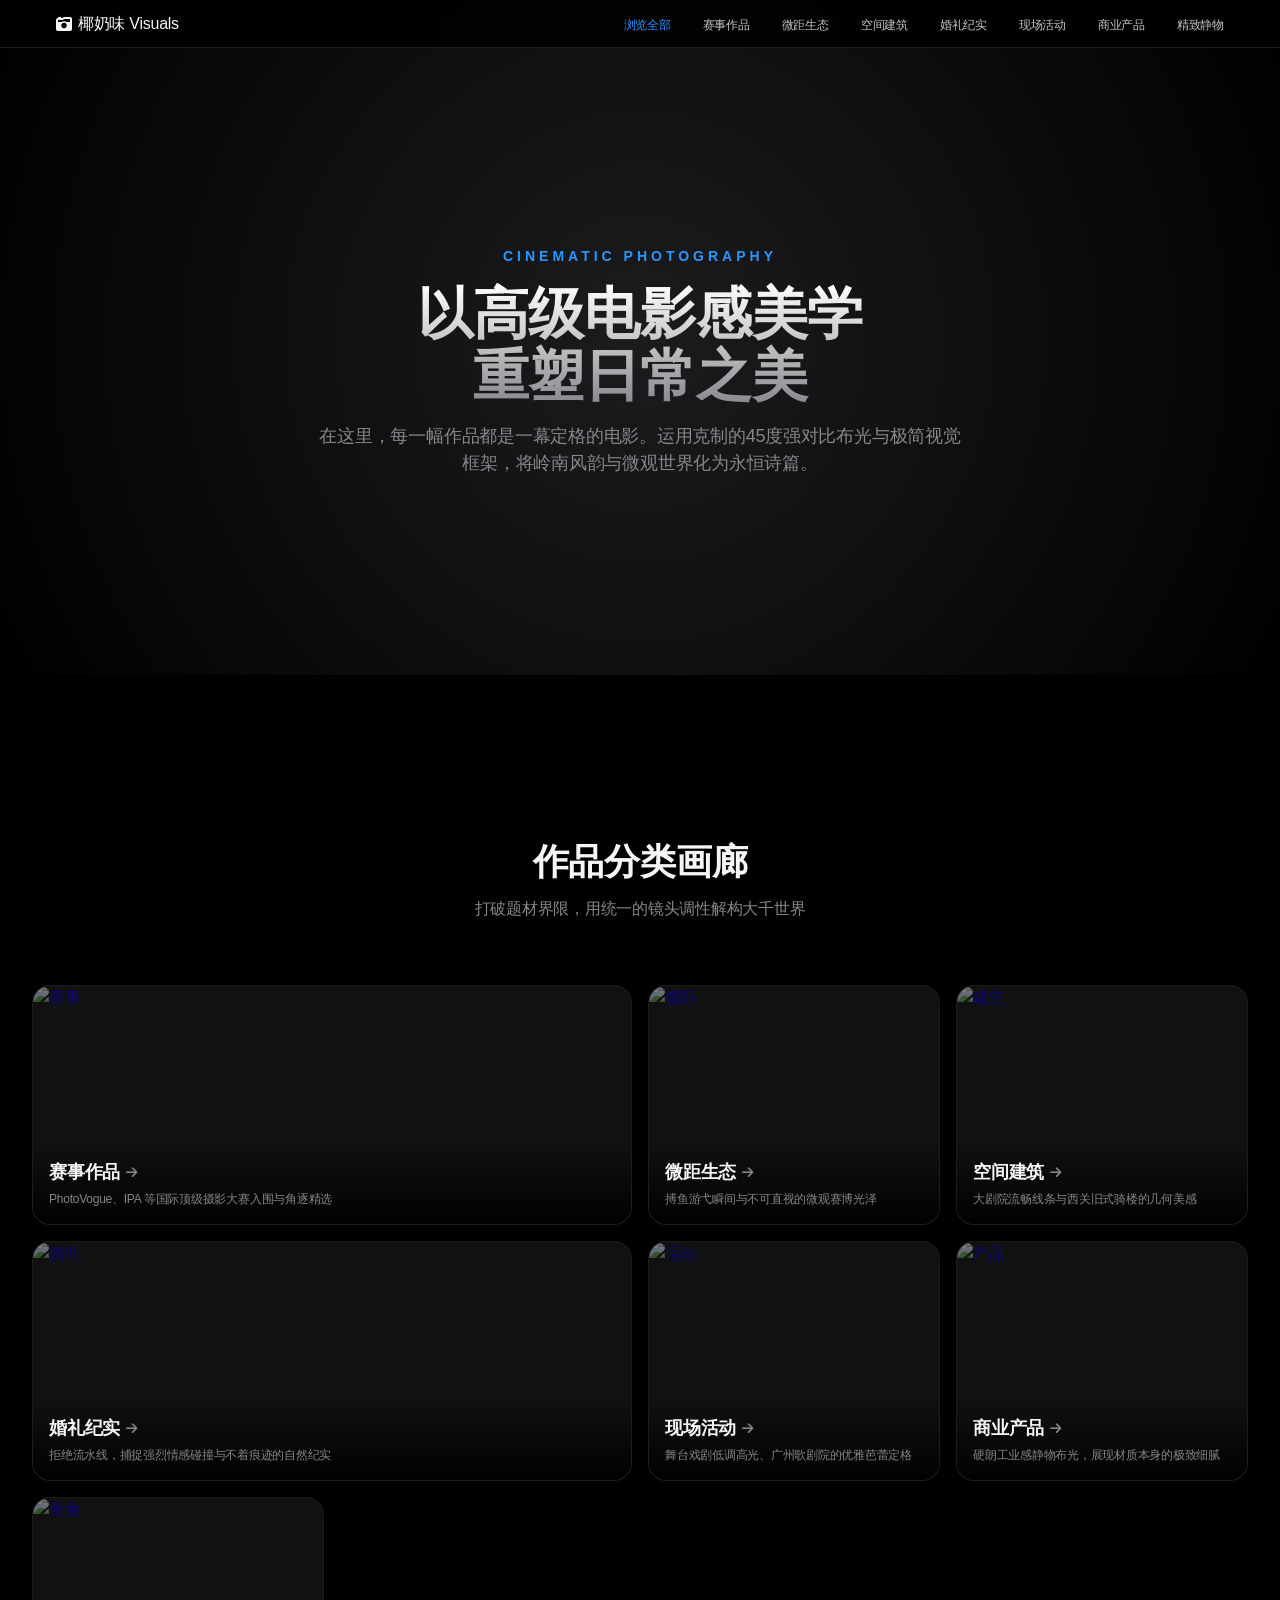
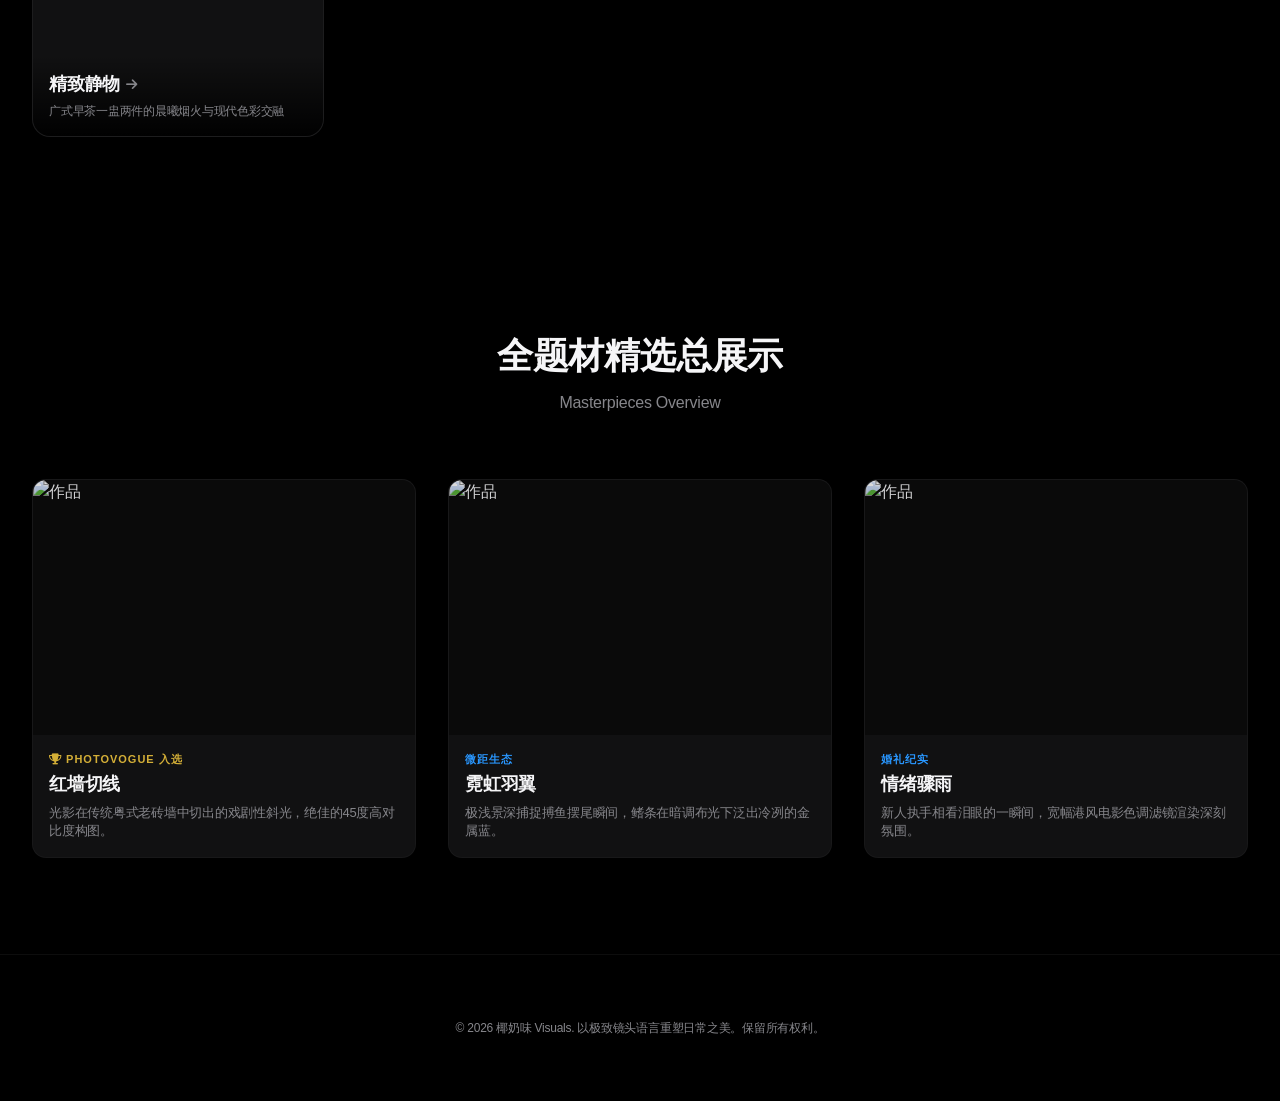
==== index.html @ fe7887da "Add files via upload" ====
<!DOCTYPE html>
<html lang="zh-CN">
<head>
    <meta charset="UTF-8">
    <meta name="viewport" content="width=device-width, initial-scale=1.0">
    <title>椰奶味 Visuals | 电影感艺术摄影作品集</title>
    <link rel="stylesheet" href="https://cdnjs.cloudflare.com/ajax/libs/font-awesome/6.4.0/css/all.min.css">
    <style>
        
:root {
    --apple-bg: #000000;
    --apple-card-bg: #111112;
    --apple-card-hover: #1c1c1e;
    --apple-text-main: #f5f5f7;
    --apple-text-sub: #86868b;
    --apple-blue: #2997ff;
    --apple-gold: #d4af37;
    --apple-nav-bg: rgba(0, 0, 0, 0.85);
    --spacing-xs: 0.5rem;
    --spacing-sm: 1rem;
    --spacing-md: 2rem;
    --spacing-lg: 4rem;
    --spacing-xl: 6rem;
}

* {
    margin: 0;
    padding: 0;
    box-sizing: border-box;
}

body {
    font-family: -apple-system, BlinkMacSystemFont, "SF Pro Display", "SF Pro Text", "Helvetica Neue", Arial, sans-serif;
    background-color: var(--apple-bg);
    color: var(--apple-text-main);
    line-height: 1.5;
    letter-spacing: -0.015em;
    overflow-x: hidden;
    -webkit-font-smoothing: antialiased;
}

.container {
    max-width: 1280px;
    margin: 0 auto;
    padding: 0 var(--spacing-md);
}

/* Navigation */
.apple-nav {
    position: fixed;
    top: 0;
    left: 0;
    right: 0;
    background: var(--apple-nav-bg);
    backdrop-filter: saturate(180%) blur(20px);
    -webkit-backdrop-filter: saturate(180%) blur(20px);
    z-index: 1000;
    height: 48px;
    border-bottom: 1px solid rgba(255, 255, 255, 0.1);
}

.nav-content {
    max-width: 1200px;
    margin: 0 auto;
    padding: 0 var(--spacing-sm);
    height: 100%;
    display: flex;
    align-items: center;
    justify-content: space-between;
}

.apple-logo {
    font-size: 16px;
    font-weight: 500;
    color: var(--apple-text-main);
    text-decoration: none;
    display: flex;
    align-items: center;
    gap: 6px;
}

.nav-links {
    display: flex;
    list-style: none;
    gap: var(--spacing-md);
}

.nav-links a {
    color: var(--apple-text-main);
    text-decoration: none;
    font-size: 12px;
    font-weight: 400;
    opacity: 0.8;
    transition: opacity 0.2s ease, color 0.2s ease;
}

.nav-links a:hover, .nav-links a.active {
    opacity: 1;
    color: var(--apple-blue);
}

/* Hero Section */
.apple-hero {
    min-height: 75vh;
    display: flex;
    align-items: center;
    justify-content: center;
    position: relative;
    background: radial-gradient(circle at center, #1c1c1e 0%, #000000 100%);
    padding-top: 48px;
    text-align: center;
}

.hero-content {
    z-index: 2;
}

.hero-subtitle {
    font-size: 14px;
    font-weight: 600;
    letter-spacing: 4px;
    text-transform: uppercase;
    color: var(--apple-blue);
    margin-bottom: var(--spacing-sm);
}

.hero-title {
    font-size: 56px;
    font-weight: 700;
    line-height: 1.1;
    margin-bottom: var(--spacing-sm);
    background: linear-gradient(180deg, #ffffff 0%, #86868b 100%);
    -webkit-background-clip: text;
    -webkit-text-fill-color: transparent;
}

.hero-description {
    font-size: 18px;
    color: var(--apple-text-sub);
    max-width: 650px;
    margin: 0 auto;
    font-weight: 400;
}

/* Main Grid & Cards */
.section-header {
    text-align: center;
    margin-bottom: var(--spacing-lg);
    margin-top: var(--spacing-xl);
}

.section-title {
    font-size: 36px;
    font-weight: 600;
    margin-bottom: var(--spacing-xs);
}

.section-subtitle {
    font-size: 16px;
    color: var(--apple-text-sub);
}

/* Gallery Showcase List */
.showcase-section {
    padding: var(--spacing-md) 0 var(--spacing-xl);
}

.showcase-grid {
    display: grid;
    grid-template-columns: repeat(auto-fill, minmax(360px, 1fr));
    gap: var(--spacing-md);
}

.showcase-item {
    background: var(--apple-card-bg);
    border-radius: 14px;
    overflow: hidden;
    border: 1px solid rgba(255, 255, 255, 0.03);
    transition: transform 0.3s cubic-bezier(0.25, 1, 0.5, 1), border-color 0.3s;
}

.showcase-item:hover {
    transform: translateY(-6px);
    border-color: rgba(255, 255, 255, 0.1);
}

.showcase-img-wrapper {
    position: relative;
    width: 100%;
    padding-top: 66.66%; /* 3:2 aspect ratio */
    overflow: hidden;
    background: #0a0a0a;
}

.showcase-img {
    position: absolute;
    top: 0;
    left: 0;
    width: 100%;
    height: 100%;
    object-fit: cover;
    opacity: 0.85;
    transition: transform 0.4s ease, opacity 0.4s ease;
}

.showcase-item:hover .showcase-img {
    transform: scale(1.03);
    opacity: 1;
}

.showcase-meta {
    padding: var(--spacing-sm);
}

.showcase-tag {
    font-size: 11px;
    text-transform: uppercase;
    color: var(--apple-blue);
    font-weight: 600;
    letter-spacing: 1px;
    margin-bottom: 4px;
}

.showcase-tag.award {
    color: var(--apple-gold);
}

.showcase-item-title {
    font-size: 18px;
    font-weight: 600;
    margin-bottom: 6px;
}

.showcase-item-desc {
    font-size: 13px;
    color: var(--apple-text-sub);
    line-height: 1.4;
}

/* Action Button */
.back-to-home {
    display: inline-block;
    margin-top: var(--spacing-xl);
    padding: 10px 20px;
    background: rgba(255, 255, 255, 0.08);
    color: var(--apple-text-main);
    border-radius: 20px;
    text-decoration: none;
    font-size: 14px;
    transition: background 0.3s, transform 0.2s;
}

.back-to-home:hover {
    background: rgba(255, 255, 255, 0.15);
    transform: translateX(-2px);
}

/* Footer */
.apple-footer {
    padding: var(--spacing-lg) 0;
    background: #000;
    border-top: 1px solid rgba(255, 255, 255, 0.05);
    text-align: center;
    color: var(--apple-text-sub);
    font-size: 12px;
}

@media (max-width: 768px) {
    .hero-title { font-size: 38px; }
    .showcase-grid { grid-template-columns: 1fr; }
    .nav-links { display: none; }
}

        /* Index Category Cards Layout */
        .categories-section {
            padding: var(--spacing-lg) 0;
        }
        .categories-grid {
            display: grid;
            grid-template-columns: repeat(4, 1fr);
            gap: var(--spacing-sm);
        }
        .category-card {
            position: relative;
            height: 240px;
            border-radius: 18px;
            overflow: hidden;
            background: var(--apple-card-bg);
            border: 1px solid rgba(255, 255, 255, 0.05);
            text-decoration: none;
            transition: transform 0.4s cubic-bezier(0.25, 1, 0.5, 1), border-color 0.4s;
        }
        .category-card.large {
            grid-column: span 2;
        }
        .category-card:hover {
            transform: scale(1.02);
            border-color: rgba(255, 255, 255, 0.2);
        }
        .category-bg {
            width: 100%;
            height: 100%;
            object-fit: cover;
            opacity: 0.45;
            transition: transform 0.4s, opacity 0.4s;
        }
        .category-card:hover .category-bg {
            opacity: 0.65;
            transform: scale(1.04);
        }
        .category-info {
            position: absolute;
            bottom: 0;
            left: 0;
            right: 0;
            padding: var(--spacing-sm);
            background: linear-gradient(to top, rgba(0,0,0,0.95) 0%, rgba(0,0,0,0) 100%);
        }
        .category-name {
            font-size: 18px;
            font-weight: 600;
            color: var(--apple-text-main);
            display: flex;
            align-items: center;
            gap: 6px;
        }
        .category-name i {
            font-size: 13px;
            color: var(--apple-text-sub);
            transition: transform 0.3s;
        }
        .category-card:hover .category-name i {
            transform: translateX(4px);
            color: var(--apple-blue);
        }
        .category-desc {
            font-size: 12px;
            color: var(--apple-text-sub);
            margin-top: 4px;
        }
        @media (max-width: 992px) {
            .categories-grid { grid-template-columns: repeat(2, 1fr); }
            .category-card.large { grid-column: span 1; }
        }
        @media (max-width: 576px) {
            .categories-grid { grid-template-columns: 1fr; }
        }
    </style>
</head>
<body>
    
    <nav class="apple-nav">
        <div class="nav-content">
            <a href="index.html" class="apple-logo"><i class="fas fa-camera-retro"></i> 椰奶味 Visuals</a>
            <ul class="nav-links">
                <li><a href="index.html" class="active">浏览全部</a></li>
<li><a href="awards.html">赛事作品</a></li>
<li><a href="macro.html">微距生态</a></li>
<li><a href="architecture.html">空间建筑</a></li>
<li><a href="wedding.html">婚礼纪实</a></li>
<li><a href="events.html">现场活动</a></li>
<li><a href="products.html">商业产品</a></li>
<li><a href="food.html">精致静物</a></li>

            </ul>
        </div>
    </nav>
    

    <section class="apple-hero">
        <div class="container">
            <div class="hero-content">
                <div class="hero-subtitle">Cinematic Photography</div>
                <h1 class="hero-title">以高级电影感美学<br>重塑日常之美</h1>
                <p class="hero-description">在这里，每一幅作品都是一幕定格的电影。运用克制的45度强对比布光与极简视觉框架，将岭南风韵与微观世界化为永恒诗篇。</p>
            </div>
        </div>
    </section>

    <section class="categories-section">
        <div class="container">
            <div class="section-header">
                <h2 class="section-title">作品分类画廊</h2>
                <p class="section-subtitle">打破题材界限，用统一的镜头调性解构大千世界</p>
            </div>
            <div class="categories-grid">
                <a href="awards.html" class="category-card large">
                    <img src="https://images.unsplash.com/photo-1542038784456-1ea8e935640e?auto=format&fit=crop&w=800&q=80" class="category-bg" alt="赛事">
                    <div class="category-info">
                        <div class="category-name">赛事作品 <i class="fas fa-arrow-right"></i></div>
                        <div class="category-desc">PhotoVogue、IPA 等国际顶级摄影大赛入围与角逐精选</div>
                    </div>
                </a>
                <a href="macro.html" class="category-card">
                    <img src="https://images.unsplash.com/photo-1522069169874-c58ec4b76be5?auto=format&fit=crop&w=500&q=80" class="category-bg" alt="微距">
                    <div class="category-info">
                        <div class="category-name">微距生态 <i class="fas fa-arrow-right"></i></div>
                        <div class="category-desc">搏鱼游弋瞬间与不可直视的微观赛博光泽</div>
                    </div>
                </a>
                <a href="architecture.html" class="category-card">
                    <img src="https://images.unsplash.com/photo-1486406146926-c627a92ad1ab?auto=format&fit=crop&w=500&q=80" class="category-bg" alt="建筑">
                    <div class="category-info">
                        <div class="category-name">空间建筑 <i class="fas fa-arrow-right"></i></div>
                        <div class="category-desc">大剧院流畅线条与西关旧式骑楼的几何美感</div>
                    </div>
                </a>
                <a href="wedding.html" class="category-card large">
                    <img src="https://images.unsplash.com/photo-1511285560929-80b456fea0bc?auto=format&fit=crop&w=800&q=80" class="category-bg" alt="婚礼">
                    <div class="category-info">
                        <div class="category-name">婚礼纪实 <i class="fas fa-arrow-right"></i></div>
                        <div class="category-desc">拒绝流水线，捕捉强烈情感碰撞与不着痕迹的自然纪实</div>
                    </div>
                </a>
                <a href="events.html" class="category-card">
                    <img src="https://images.unsplash.com/photo-1511671782779-c97d3d27a1d4?auto=format&fit=crop&w=500&q=80" class="category-bg" alt="活动">
                    <div class="category-info">
                        <div class="category-name">现场活动 <i class="fas fa-arrow-right"></i></div>
                        <div class="category-desc">舞台戏剧低调高光、广州歌剧院的优雅芭蕾定格</div>
                    </div>
                </a>
                <a href="products.html" class="category-card">
                    <img src="https://images.unsplash.com/photo-1523275335684-37898b6baf30?auto=format&fit=crop&w=500&q=80" class="category-bg" alt="产品">
                    <div class="category-info">
                        <div class="category-name">商业产品 <i class="fas fa-arrow-right"></i></div>
                        <div class="category-desc">硬朗工业感静物布光，展现材质本身的极致细腻</div>
                    </div>
                </a>
                <a href="food.html" class="category-card">
                    <img src="https://images.unsplash.com/photo-1504674900247-0877df9cc836?auto=format&fit=crop&w=500&q=80" class="category-bg" alt="美食">
                    <div class="category-info">
                        <div class="category-name">精致静物 <i class="fas fa-arrow-right"></i></div>
                        <div class="category-desc">广式早茶一盅两件的晨曦烟火与现代色彩交融</div>
                    </div>
                </a>
            </div>
        </div>
    </section>

    <section class="showcase-section">
        <div class="container">
            <div class="section-header">
                <h2 class="section-title">全题材精选总展示</h2>
                <p class="section-subtitle">Masterpieces Overview</p>
            </div>
            <div class="showcase-grid">
                <div class="showcase-item">
                    <div class="showcase-img-wrapper">
                        <img src="https://images.unsplash.com/photo-1508921912186-1d1a45ebb3c1?auto=format&fit=crop&w=600&q=80" class="showcase-img" alt="作品">
                    </div>
                    <div class="showcase-meta">
                        <div class="showcase-tag award"><i class="fas fa-trophy"></i> PhotoVogue 入选</div>
                        <h3 class="showcase-item-title">红墙切线</h3>
                        <p class="showcase-item-desc">光影在传统粤式老砖墙中切出的戏剧性斜光，绝佳的45度高对比度构图。</p>
                    </div>
                </div>
                <div class="showcase-item">
                    <div class="showcase-img-wrapper">
                        <img src="https://images.unsplash.com/photo-1522069169874-c58ec4b76be5?auto=format&fit=crop&w=600&q=80" class="showcase-img" alt="作品">
                    </div>
                    <div class="showcase-meta">
                        <div class="showcase-tag">微距生态</div>
                        <h3 class="showcase-item-title">霓虹羽翼</h3>
                        <p class="showcase-item-desc">极浅景深捕捉搏鱼摆尾瞬间，鳍条在暗调布光下泛出冷冽的金属蓝。</p>
                    </div>
                </div>
                <div class="showcase-item">
                    <div class="showcase-img-wrapper">
                        <img src="https://images.unsplash.com/photo-1511285560929-80b456fea0bc?auto=format&fit=crop&w=600&q=80" class="showcase-img" alt="作品">
                    </div>
                    <div class="showcase-meta">
                        <div class="showcase-tag">婚礼纪实</div>
                        <h3 class="showcase-item-title">情绪骤雨</h3>
                        <p class="showcase-item-desc">新人执手相看泪眼的一瞬间，宽幅港风电影色调滤镜渲染深刻氛围。</p>
                    </div>
                </div>
            </div>
        </div>
    </section>

    
    <footer class="apple-footer">
        <div class="container">
            <p>© 2026 椰奶味 Visuals. 以极致镜头语言重塑日常之美。保留所有权利。</p>
        </div>
    </footer>

</body>
</html>
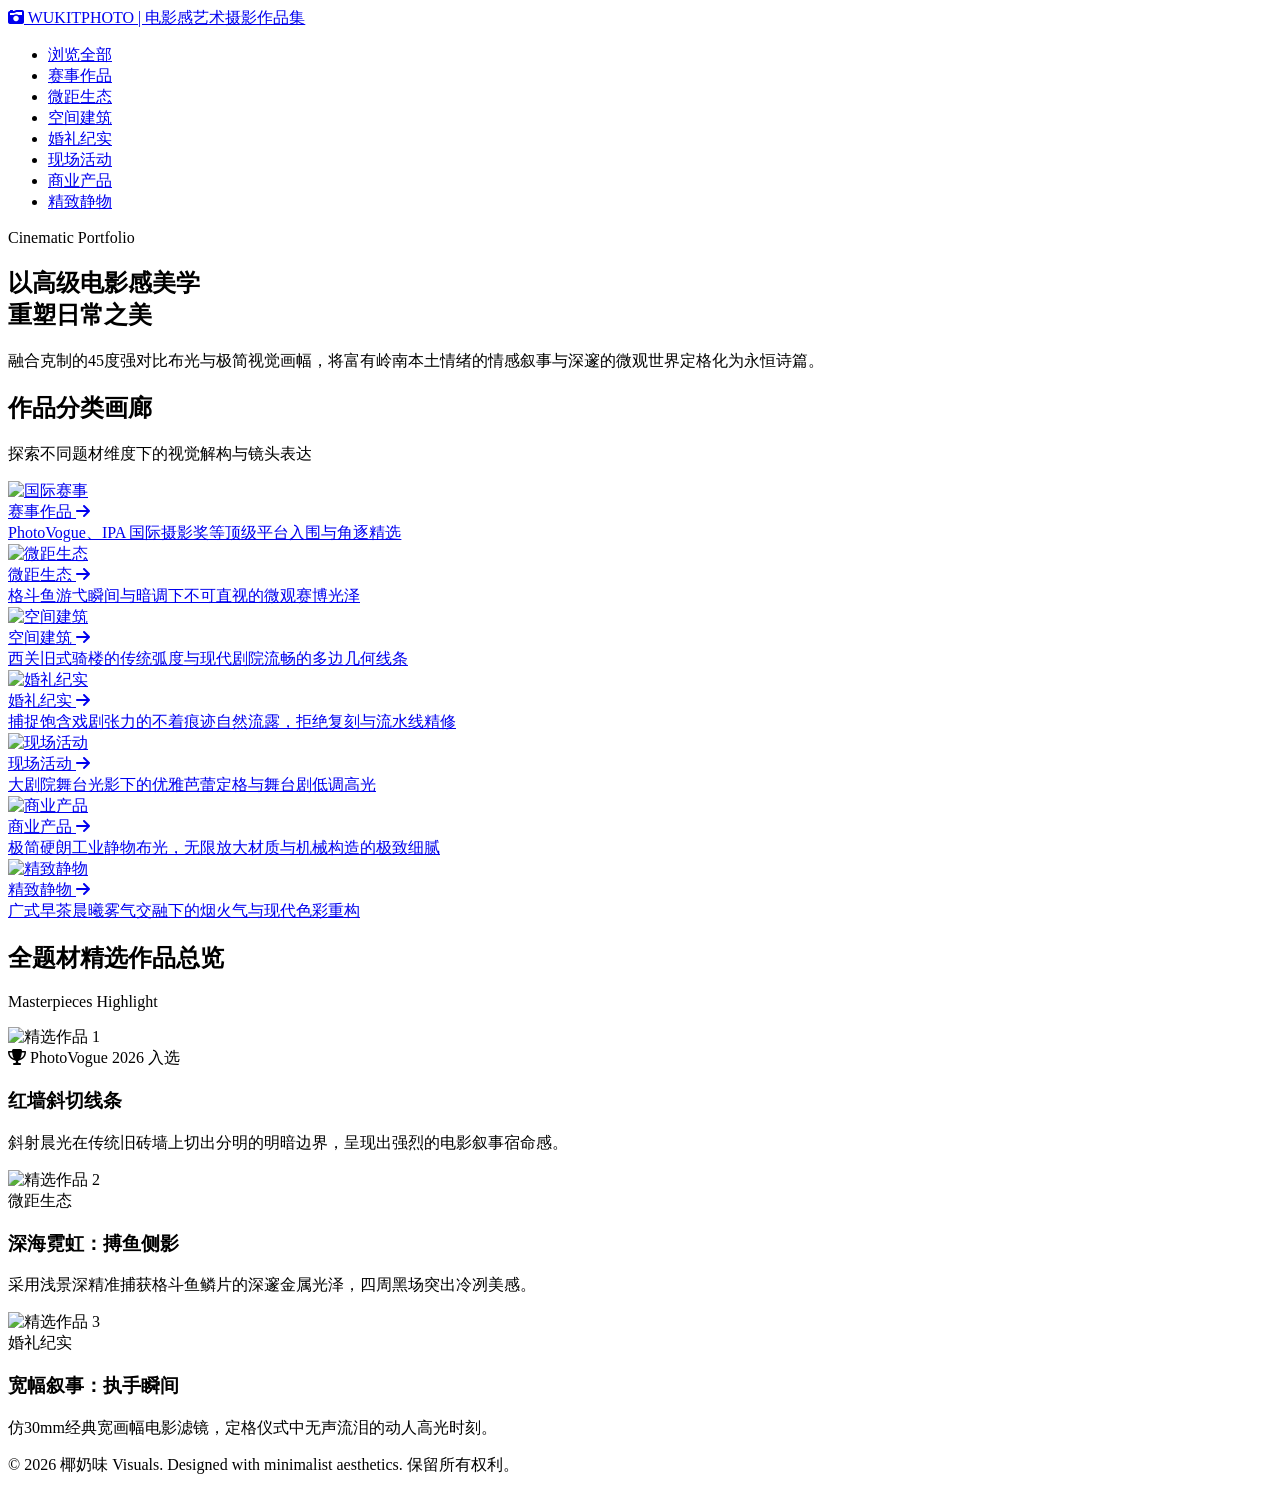
==== commit 11894c7b: "Add files via upload" ====
--- a/index.html
+++ b/index.html
@@ -3,376 +3,36 @@
 <head>
     <meta charset="UTF-8">
     <meta name="viewport" content="width=device-width, initial-scale=1.0">
-    <title>椰奶味 Visuals | 电影感艺术摄影作品集</title>
+    <title>WUKITPHOTO | 电影感艺术摄影作品集</title>
     <link rel="stylesheet" href="https://cdnjs.cloudflare.com/ajax/libs/font-awesome/6.4.0/css/all.min.css">
-    <style>
-        
-:root {
-    --apple-bg: #000000;
-    --apple-card-bg: #111112;
-    --apple-card-hover: #1c1c1e;
-    --apple-text-main: #f5f5f7;
-    --apple-text-sub: #86868b;
-    --apple-blue: #2997ff;
-    --apple-gold: #d4af37;
-    --apple-nav-bg: rgba(0, 0, 0, 0.85);
-    --spacing-xs: 0.5rem;
-    --spacing-sm: 1rem;
-    --spacing-md: 2rem;
-    --spacing-lg: 4rem;
-    --spacing-xl: 6rem;
-}
-
-* {
-    margin: 0;
-    padding: 0;
-    box-sizing: border-box;
-}
-
-body {
-    font-family: -apple-system, BlinkMacSystemFont, "SF Pro Display", "SF Pro Text", "Helvetica Neue", Arial, sans-serif;
-    background-color: var(--apple-bg);
-    color: var(--apple-text-main);
-    line-height: 1.5;
-    letter-spacing: -0.015em;
-    overflow-x: hidden;
-    -webkit-font-smoothing: antialiased;
-}
-
-.container {
-    max-width: 1280px;
-    margin: 0 auto;
-    padding: 0 var(--spacing-md);
-}
-
-/* Navigation */
-.apple-nav {
-    position: fixed;
-    top: 0;
-    left: 0;
-    right: 0;
-    background: var(--apple-nav-bg);
-    backdrop-filter: saturate(180%) blur(20px);
-    -webkit-backdrop-filter: saturate(180%) blur(20px);
-    z-index: 1000;
-    height: 48px;
-    border-bottom: 1px solid rgba(255, 255, 255, 0.1);
-}
-
-.nav-content {
-    max-width: 1200px;
-    margin: 0 auto;
-    padding: 0 var(--spacing-sm);
-    height: 100%;
-    display: flex;
-    align-items: center;
-    justify-content: space-between;
-}
-
-.apple-logo {
-    font-size: 16px;
-    font-weight: 500;
-    color: var(--apple-text-main);
-    text-decoration: none;
-    display: flex;
-    align-items: center;
-    gap: 6px;
-}
-
-.nav-links {
-    display: flex;
-    list-style: none;
-    gap: var(--spacing-md);
-}
-
-.nav-links a {
-    color: var(--apple-text-main);
-    text-decoration: none;
-    font-size: 12px;
-    font-weight: 400;
-    opacity: 0.8;
-    transition: opacity 0.2s ease, color 0.2s ease;
-}
-
-.nav-links a:hover, .nav-links a.active {
-    opacity: 1;
-    color: var(--apple-blue);
-}
-
-/* Hero Section */
-.apple-hero {
-    min-height: 75vh;
-    display: flex;
-    align-items: center;
-    justify-content: center;
-    position: relative;
-    background: radial-gradient(circle at center, #1c1c1e 0%, #000000 100%);
-    padding-top: 48px;
-    text-align: center;
-}
-
-.hero-content {
-    z-index: 2;
-}
-
-.hero-subtitle {
-    font-size: 14px;
-    font-weight: 600;
-    letter-spacing: 4px;
-    text-transform: uppercase;
-    color: var(--apple-blue);
-    margin-bottom: var(--spacing-sm);
-}
-
-.hero-title {
-    font-size: 56px;
-    font-weight: 700;
-    line-height: 1.1;
-    margin-bottom: var(--spacing-sm);
-    background: linear-gradient(180deg, #ffffff 0%, #86868b 100%);
-    -webkit-background-clip: text;
-    -webkit-text-fill-color: transparent;
-}
-
-.hero-description {
-    font-size: 18px;
-    color: var(--apple-text-sub);
-    max-width: 650px;
-    margin: 0 auto;
-    font-weight: 400;
-}
-
-/* Main Grid & Cards */
-.section-header {
-    text-align: center;
-    margin-bottom: var(--spacing-lg);
-    margin-top: var(--spacing-xl);
-}
-
-.section-title {
-    font-size: 36px;
-    font-weight: 600;
-    margin-bottom: var(--spacing-xs);
-}
-
-.section-subtitle {
-    font-size: 16px;
-    color: var(--apple-text-sub);
-}
-
-/* Gallery Showcase List */
-.showcase-section {
-    padding: var(--spacing-md) 0 var(--spacing-xl);
-}
-
-.showcase-grid {
-    display: grid;
-    grid-template-columns: repeat(auto-fill, minmax(360px, 1fr));
-    gap: var(--spacing-md);
-}
-
-.showcase-item {
-    background: var(--apple-card-bg);
-    border-radius: 14px;
-    overflow: hidden;
-    border: 1px solid rgba(255, 255, 255, 0.03);
-    transition: transform 0.3s cubic-bezier(0.25, 1, 0.5, 1), border-color 0.3s;
-}
-
-.showcase-item:hover {
-    transform: translateY(-6px);
-    border-color: rgba(255, 255, 255, 0.1);
-}
-
-.showcase-img-wrapper {
-    position: relative;
-    width: 100%;
-    padding-top: 66.66%; /* 3:2 aspect ratio */
-    overflow: hidden;
-    background: #0a0a0a;
-}
-
-.showcase-img {
-    position: absolute;
-    top: 0;
-    left: 0;
-    width: 100%;
-    height: 100%;
-    object-fit: cover;
-    opacity: 0.85;
-    transition: transform 0.4s ease, opacity 0.4s ease;
-}
-
-.showcase-item:hover .showcase-img {
-    transform: scale(1.03);
-    opacity: 1;
-}
-
-.showcase-meta {
-    padding: var(--spacing-sm);
-}
-
-.showcase-tag {
-    font-size: 11px;
-    text-transform: uppercase;
-    color: var(--apple-blue);
-    font-weight: 600;
-    letter-spacing: 1px;
-    margin-bottom: 4px;
-}
-
-.showcase-tag.award {
-    color: var(--apple-gold);
-}
-
-.showcase-item-title {
-    font-size: 18px;
-    font-weight: 600;
-    margin-bottom: 6px;
-}
-
-.showcase-item-desc {
-    font-size: 13px;
-    color: var(--apple-text-sub);
-    line-height: 1.4;
-}
-
-/* Action Button */
-.back-to-home {
-    display: inline-block;
-    margin-top: var(--spacing-xl);
-    padding: 10px 20px;
-    background: rgba(255, 255, 255, 0.08);
-    color: var(--apple-text-main);
-    border-radius: 20px;
-    text-decoration: none;
-    font-size: 14px;
-    transition: background 0.3s, transform 0.2s;
-}
-
-.back-to-home:hover {
-    background: rgba(255, 255, 255, 0.15);
-    transform: translateX(-2px);
-}
-
-/* Footer */
-.apple-footer {
-    padding: var(--spacing-lg) 0;
-    background: #000;
-    border-top: 1px solid rgba(255, 255, 255, 0.05);
-    text-align: center;
-    color: var(--apple-text-sub);
-    font-size: 12px;
-}
-
-@media (max-width: 768px) {
-    .hero-title { font-size: 38px; }
-    .showcase-grid { grid-template-columns: 1fr; }
-    .nav-links { display: none; }
-}
-
-        /* Index Category Cards Layout */
-        .categories-section {
-            padding: var(--spacing-lg) 0;
-        }
-        .categories-grid {
-            display: grid;
-            grid-template-columns: repeat(4, 1fr);
-            gap: var(--spacing-sm);
-        }
-        .category-card {
-            position: relative;
-            height: 240px;
-            border-radius: 18px;
-            overflow: hidden;
-            background: var(--apple-card-bg);
-            border: 1px solid rgba(255, 255, 255, 0.05);
-            text-decoration: none;
-            transition: transform 0.4s cubic-bezier(0.25, 1, 0.5, 1), border-color 0.4s;
-        }
-        .category-card.large {
-            grid-column: span 2;
-        }
-        .category-card:hover {
-            transform: scale(1.02);
-            border-color: rgba(255, 255, 255, 0.2);
-        }
-        .category-bg {
-            width: 100%;
-            height: 100%;
-            object-fit: cover;
-            opacity: 0.45;
-            transition: transform 0.4s, opacity 0.4s;
-        }
-        .category-card:hover .category-bg {
-            opacity: 0.65;
-            transform: scale(1.04);
-        }
-        .category-info {
-            position: absolute;
-            bottom: 0;
-            left: 0;
-            right: 0;
-            padding: var(--spacing-sm);
-            background: linear-gradient(to top, rgba(0,0,0,0.95) 0%, rgba(0,0,0,0) 100%);
-        }
-        .category-name {
-            font-size: 18px;
-            font-weight: 600;
-            color: var(--apple-text-main);
-            display: flex;
-            align-items: center;
-            gap: 6px;
-        }
-        .category-name i {
-            font-size: 13px;
-            color: var(--apple-text-sub);
-            transition: transform 0.3s;
-        }
-        .category-card:hover .category-name i {
-            transform: translateX(4px);
-            color: var(--apple-blue);
-        }
-        .category-desc {
-            font-size: 12px;
-            color: var(--apple-text-sub);
-            margin-top: 4px;
-        }
-        @media (max-width: 992px) {
-            .categories-grid { grid-template-columns: repeat(2, 1fr); }
-            .category-card.large { grid-column: span 1; }
-        }
-        @media (max-width: 576px) {
-            .categories-grid { grid-template-columns: 1fr; }
-        }
-    </style>
+    <link rel="stylesheet" href="css/style.css">
 </head>
 <body>
     
     <nav class="apple-nav">
         <div class="nav-content">
-            <a href="index.html" class="apple-logo"><i class="fas fa-camera-retro"></i> 椰奶味 Visuals</a>
+            <a href="index.html" class="nav-logo"><i class="fas fa-camera-retro"></i> WUKITPHOTO | 电影感艺术摄影作品集</a>
             <ul class="nav-links">
                 <li><a href="index.html" class="active">浏览全部</a></li>
-<li><a href="awards.html">赛事作品</a></li>
-<li><a href="macro.html">微距生态</a></li>
-<li><a href="architecture.html">空间建筑</a></li>
-<li><a href="wedding.html">婚礼纪实</a></li>
-<li><a href="events.html">现场活动</a></li>
-<li><a href="products.html">商业产品</a></li>
-<li><a href="food.html">精致静物</a></li>
+<li><a href="pages/awards.html">赛事作品</a></li>
+<li><a href="pages/macro.html">微距生态</a></li>
+<li><a href="pages/architecture.html">空间建筑</a></li>
+<li><a href="pages/wedding.html">婚礼纪实</a></li>
+<li><a href="pages/events.html">现场活动</a></li>
+<li><a href="pages/products.html">商业产品</a></li>
+<li><a href="pages/food.html">精致静物</a></li>
 
             </ul>
         </div>
     </nav>
     
-
+    
     <section class="apple-hero">
         <div class="container">
             <div class="hero-content">
-                <div class="hero-subtitle">Cinematic Photography</div>
+                <div class="hero-subtitle">Cinematic Portfolio</div>
                 <h1 class="hero-title">以高级电影感美学<br>重塑日常之美</h1>
-                <p class="hero-description">在这里，每一幅作品都是一幕定格的电影。运用克制的45度强对比布光与极简视觉框架，将岭南风韵与微观世界化为永恒诗篇。</p>
+                <p class="hero-desc">融合克制的45度强对比布光与极简视觉画幅，将富有岭南本土情绪的情感叙事与深邃的微观世界定格化为永恒诗篇。</p>
             </div>
         </div>
     </section>
@@ -381,56 +41,56 @@
         <div class="container">
             <div class="section-header">
                 <h2 class="section-title">作品分类画廊</h2>
-                <p class="section-subtitle">打破题材界限，用统一的镜头调性解构大千世界</p>
+                <p class="section-subtitle">探索不同题材维度下的视觉解构与镜头表达</p>
             </div>
             <div class="categories-grid">
-                <a href="awards.html" class="category-card large">
-                    <img src="https://images.unsplash.com/photo-1542038784456-1ea8e935640e?auto=format&fit=crop&w=800&q=80" class="category-bg" alt="赛事">
+                <a href="pages/awards.html" class="category-card large">
+                    <img src="https://images.unsplash.com/photo-1542038784456-1ea8e935640e?auto=format&fit=crop&w=800&q=80" class="category-bg" alt="国际赛事">
                     <div class="category-info">
                         <div class="category-name">赛事作品 <i class="fas fa-arrow-right"></i></div>
-                        <div class="category-desc">PhotoVogue、IPA 等国际顶级摄影大赛入围与角逐精选</div>
+                        <div class="category-desc">PhotoVogue、IPA 国际摄影奖等顶级平台入围与角逐精选</div>
                     </div>
                 </a>
-                <a href="macro.html" class="category-card">
-                    <img src="https://images.unsplash.com/photo-1522069169874-c58ec4b76be5?auto=format&fit=crop&w=500&q=80" class="category-bg" alt="微距">
+                <a href="pages/macro.html" class="category-card">
+                    <img src="https://images.unsplash.com/photo-1522069169874-c58ec4b76be5?auto=format&fit=crop&w=500&q=80" class="category-bg" alt="微距生态">
                     <div class="category-info">
                         <div class="category-name">微距生态 <i class="fas fa-arrow-right"></i></div>
-                        <div class="category-desc">搏鱼游弋瞬间与不可直视的微观赛博光泽</div>
+                        <div class="category-desc">格斗鱼游弋瞬间与暗调下不可直视的微观赛博光泽</div>
                     </div>
                 </a>
-                <a href="architecture.html" class="category-card">
-                    <img src="https://images.unsplash.com/photo-1486406146926-c627a92ad1ab?auto=format&fit=crop&w=500&q=80" class="category-bg" alt="建筑">
+                <a href="pages/architecture.html" class="category-card">
+                    <img src="https://images.unsplash.com/photo-1486406146926-c627a92ad1ab?auto=format&fit=crop&w=500&q=80" class="category-bg" alt="空间建筑">
                     <div class="category-info">
                         <div class="category-name">空间建筑 <i class="fas fa-arrow-right"></i></div>
-                        <div class="category-desc">大剧院流畅线条与西关旧式骑楼的几何美感</div>
+                        <div class="category-desc">西关旧式骑楼的传统弧度与现代剧院流畅的多边几何线条</div>
                     </div>
                 </a>
-                <a href="wedding.html" class="category-card large">
-                    <img src="https://images.unsplash.com/photo-1511285560929-80b456fea0bc?auto=format&fit=crop&w=800&q=80" class="category-bg" alt="婚礼">
+                <a href="pages/wedding.html" class="category-card large">
+                    <img src="https://images.unsplash.com/photo-1511285560929-80b456fea0bc?auto=format&fit=crop&w=800&q=80" class="category-bg" alt="婚礼纪实">
                     <div class="category-info">
                         <div class="category-name">婚礼纪实 <i class="fas fa-arrow-right"></i></div>
-                        <div class="category-desc">拒绝流水线，捕捉强烈情感碰撞与不着痕迹的自然纪实</div>
+                        <div class="category-desc">捕捉饱含戏剧张力的不着痕迹自然流露，拒绝复刻与流水线精修</div>
                     </div>
                 </a>
-                <a href="events.html" class="category-card">
-                    <img src="https://images.unsplash.com/photo-1511671782779-c97d3d27a1d4?auto=format&fit=crop&w=500&q=80" class="category-bg" alt="活动">
+                <a href="pages/events.html" class="category-card">
+                    <img src="https://images.unsplash.com/photo-1511671782779-c97d3d27a1d4?auto=format&fit=crop&w=500&q=80" class="category-bg" alt="现场活动">
                     <div class="category-info">
                         <div class="category-name">现场活动 <i class="fas fa-arrow-right"></i></div>
-                        <div class="category-desc">舞台戏剧低调高光、广州歌剧院的优雅芭蕾定格</div>
+                        <div class="category-desc">大剧院舞台光影下的优雅芭蕾定格与舞台剧低调高光</div>
                     </div>
                 </a>
-                <a href="products.html" class="category-card">
-                    <img src="https://images.unsplash.com/photo-1523275335684-37898b6baf30?auto=format&fit=crop&w=500&q=80" class="category-bg" alt="产品">
+                <a href="pages/products.html" class="category-card">
+                    <img src="https://images.unsplash.com/photo-1523275335684-37898b6baf30?auto=format&fit=crop&w=500&q=80" class="category-bg" alt="商业产品">
                     <div class="category-info">
                         <div class="category-name">商业产品 <i class="fas fa-arrow-right"></i></div>
-                        <div class="category-desc">硬朗工业感静物布光，展现材质本身的极致细腻</div>
+                        <div class="category-desc">极简硬朗工业静物布光，无限放大材质与机械构造的极致细腻</div>
                     </div>
                 </a>
-                <a href="food.html" class="category-card">
-                    <img src="https://images.unsplash.com/photo-1504674900247-0877df9cc836?auto=format&fit=crop&w=500&q=80" class="category-bg" alt="美食">
+                <a href="pages/food.html" class="category-card">
+                    <img src="https://images.unsplash.com/photo-1504674900247-0877df9cc836?auto=format&fit=crop&w=500&q=80" class="category-bg" alt="精致静物">
                     <div class="category-info">
                         <div class="category-name">精致静物 <i class="fas fa-arrow-right"></i></div>
-                        <div class="category-desc">广式早茶一盅两件的晨曦烟火与现代色彩交融</div>
+                        <div class="category-desc">广式早茶晨曦雾气交融下的烟火气与现代色彩重构</div>
                     </div>
                 </a>
             </div>
@@ -440,38 +100,38 @@
     <section class="showcase-section">
         <div class="container">
             <div class="section-header">
-                <h2 class="section-title">全题材精选总展示</h2>
-                <p class="section-subtitle">Masterpieces Overview</p>
+                <h2 class="section-title">全题材精选作品总览</h2>
+                <p class="section-subtitle">Masterpieces Highlight</p>
             </div>
             <div class="showcase-grid">
                 <div class="showcase-item">
                     <div class="showcase-img-wrapper">
-                        <img src="https://images.unsplash.com/photo-1508921912186-1d1a45ebb3c1?auto=format&fit=crop&w=600&q=80" class="showcase-img" alt="作品">
+                        <img src="https://images.unsplash.com/photo-1508921912186-1d1a45ebb3c1?auto=format&fit=crop&w=600&q=80" class="showcase-img" alt="精选作品 1">
                     </div>
                     <div class="showcase-meta">
-                        <div class="showcase-tag award"><i class="fas fa-trophy"></i> PhotoVogue 入选</div>
-                        <h3 class="showcase-item-title">红墙切线</h3>
-                        <p class="showcase-item-desc">光影在传统粤式老砖墙中切出的戏剧性斜光，绝佳的45度高对比度构图。</p>
+                        <div class="showcase-tag award"><i class="fas fa-trophy"></i> PhotoVogue 2026 入选</div>
+                        <h3 class="showcase-item-title">红墙斜切线条</h3>
+                        <p class="showcase-item-desc">斜射晨光在传统旧砖墙上切出分明的明暗边界，呈现出强烈的电影叙事宿命感。</p>
                     </div>
                 </div>
                 <div class="showcase-item">
                     <div class="showcase-img-wrapper">
-                        <img src="https://images.unsplash.com/photo-1522069169874-c58ec4b76be5?auto=format&fit=crop&w=600&q=80" class="showcase-img" alt="作品">
+                        <img src="https://images.unsplash.com/photo-1522069169874-c58ec4b76be5?auto=format&fit=crop&w=600&q=80" class="showcase-img" alt="精选作品 2">
                     </div>
                     <div class="showcase-meta">
                         <div class="showcase-tag">微距生态</div>
-                        <h3 class="showcase-item-title">霓虹羽翼</h3>
-                        <p class="showcase-item-desc">极浅景深捕捉搏鱼摆尾瞬间，鳍条在暗调布光下泛出冷冽的金属蓝。</p>
+                        <h3 class="showcase-item-title">深海霓虹：搏鱼侧影</h3>
+                        <p class="showcase-item-desc">采用浅景深精准捕获格斗鱼鳞片的深邃金属光泽，四周黑场突出冷冽美感。</p>
                     </div>
                 </div>
                 <div class="showcase-item">
                     <div class="showcase-img-wrapper">
-                        <img src="https://images.unsplash.com/photo-1511285560929-80b456fea0bc?auto=format&fit=crop&w=600&q=80" class="showcase-img" alt="作品">
+                        <img src="https://images.unsplash.com/photo-1511285560929-80b456fea0bc?auto=format&fit=crop&w=600&q=80" class="showcase-img" alt="精选作品 3">
                     </div>
                     <div class="showcase-meta">
                         <div class="showcase-tag">婚礼纪实</div>
-                        <h3 class="showcase-item-title">情绪骤雨</h3>
-                        <p class="showcase-item-desc">新人执手相看泪眼的一瞬间，宽幅港风电影色调滤镜渲染深刻氛围。</p>
+                        <h3 class="showcase-item-title">宽幅叙事：执手瞬间</h3>
+                        <p class="showcase-item-desc">仿30mm经典宽画幅电影滤镜，定格仪式中无声流泪的动人高光时刻。</p>
                     </div>
                 </div>
             </div>
@@ -481,7 +141,7 @@
     
     <footer class="apple-footer">
         <div class="container">
-            <p>© 2026 椰奶味 Visuals. 以极致镜头语言重塑日常之美。保留所有权利。</p>
+            <p>© 2026 椰奶味 Visuals. Designed with minimalist aesthetics. 保留所有权利。</p>
         </div>
     </footer>
 
